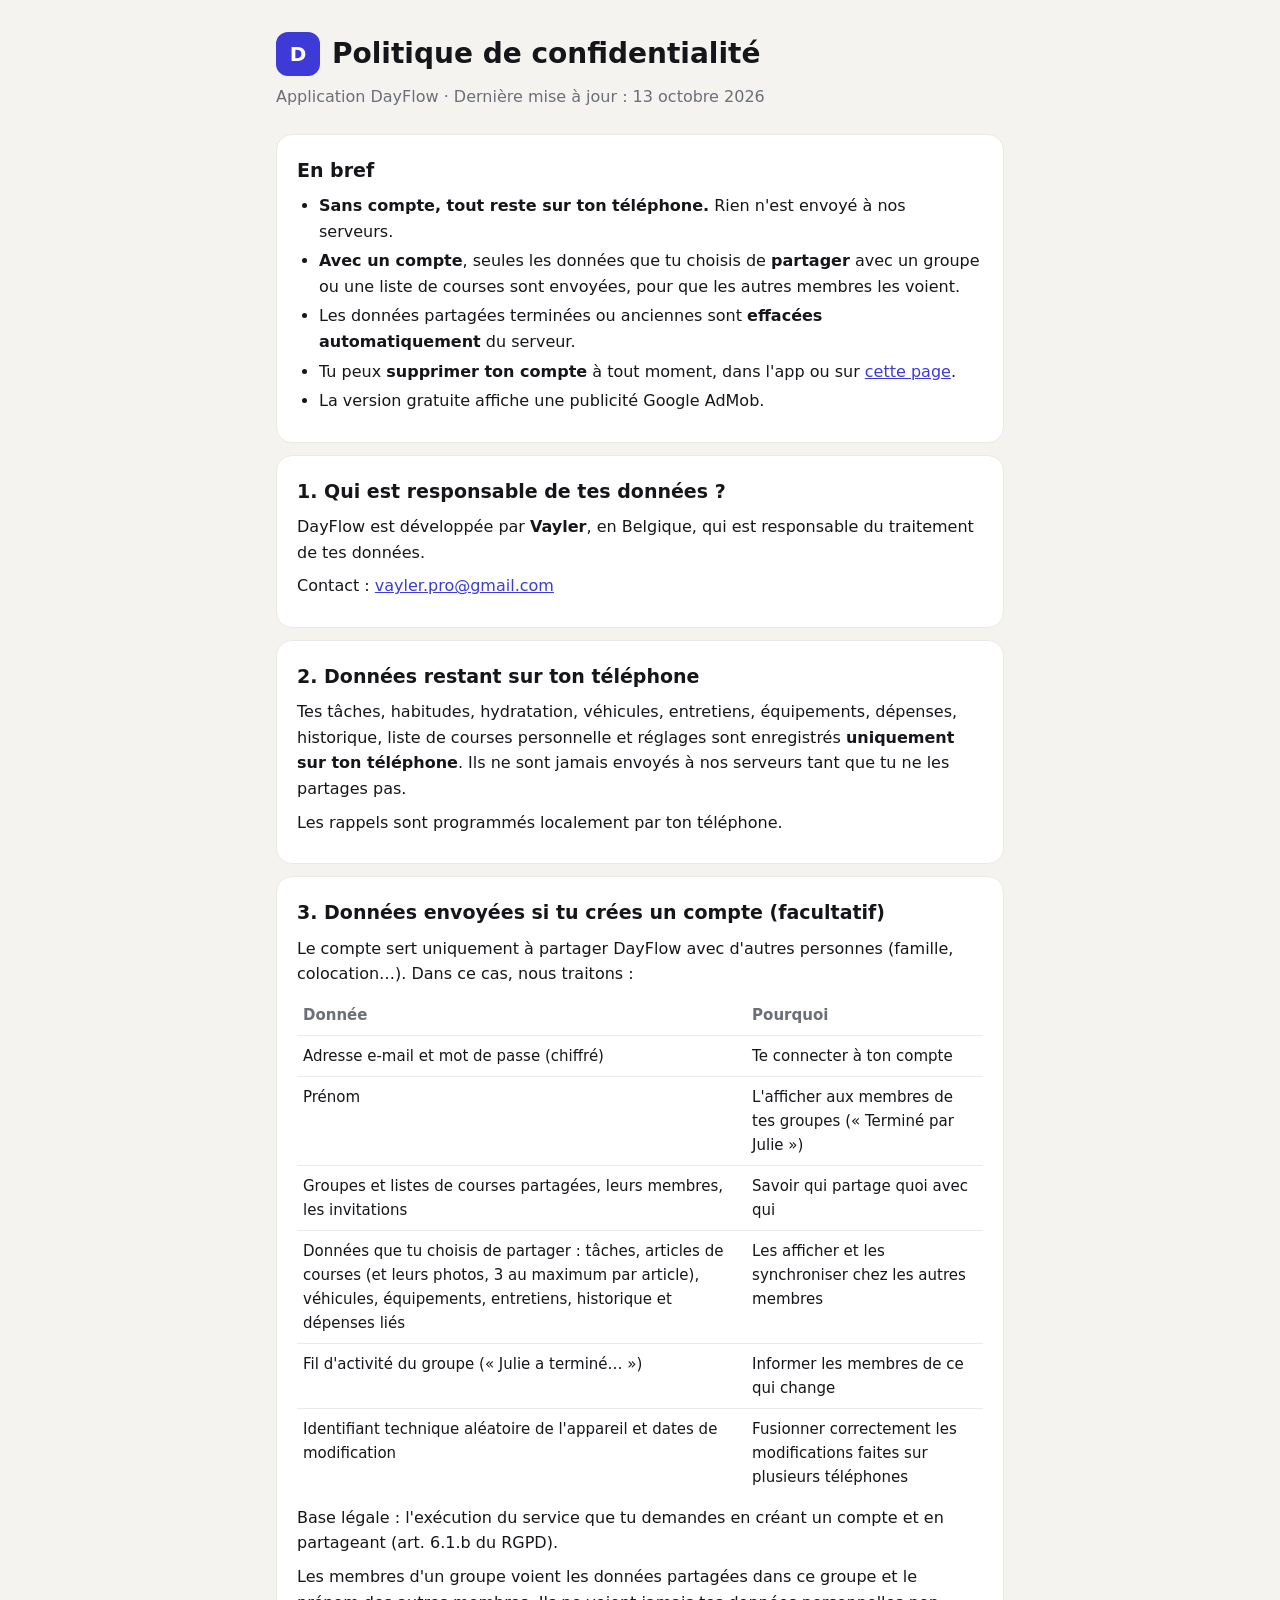
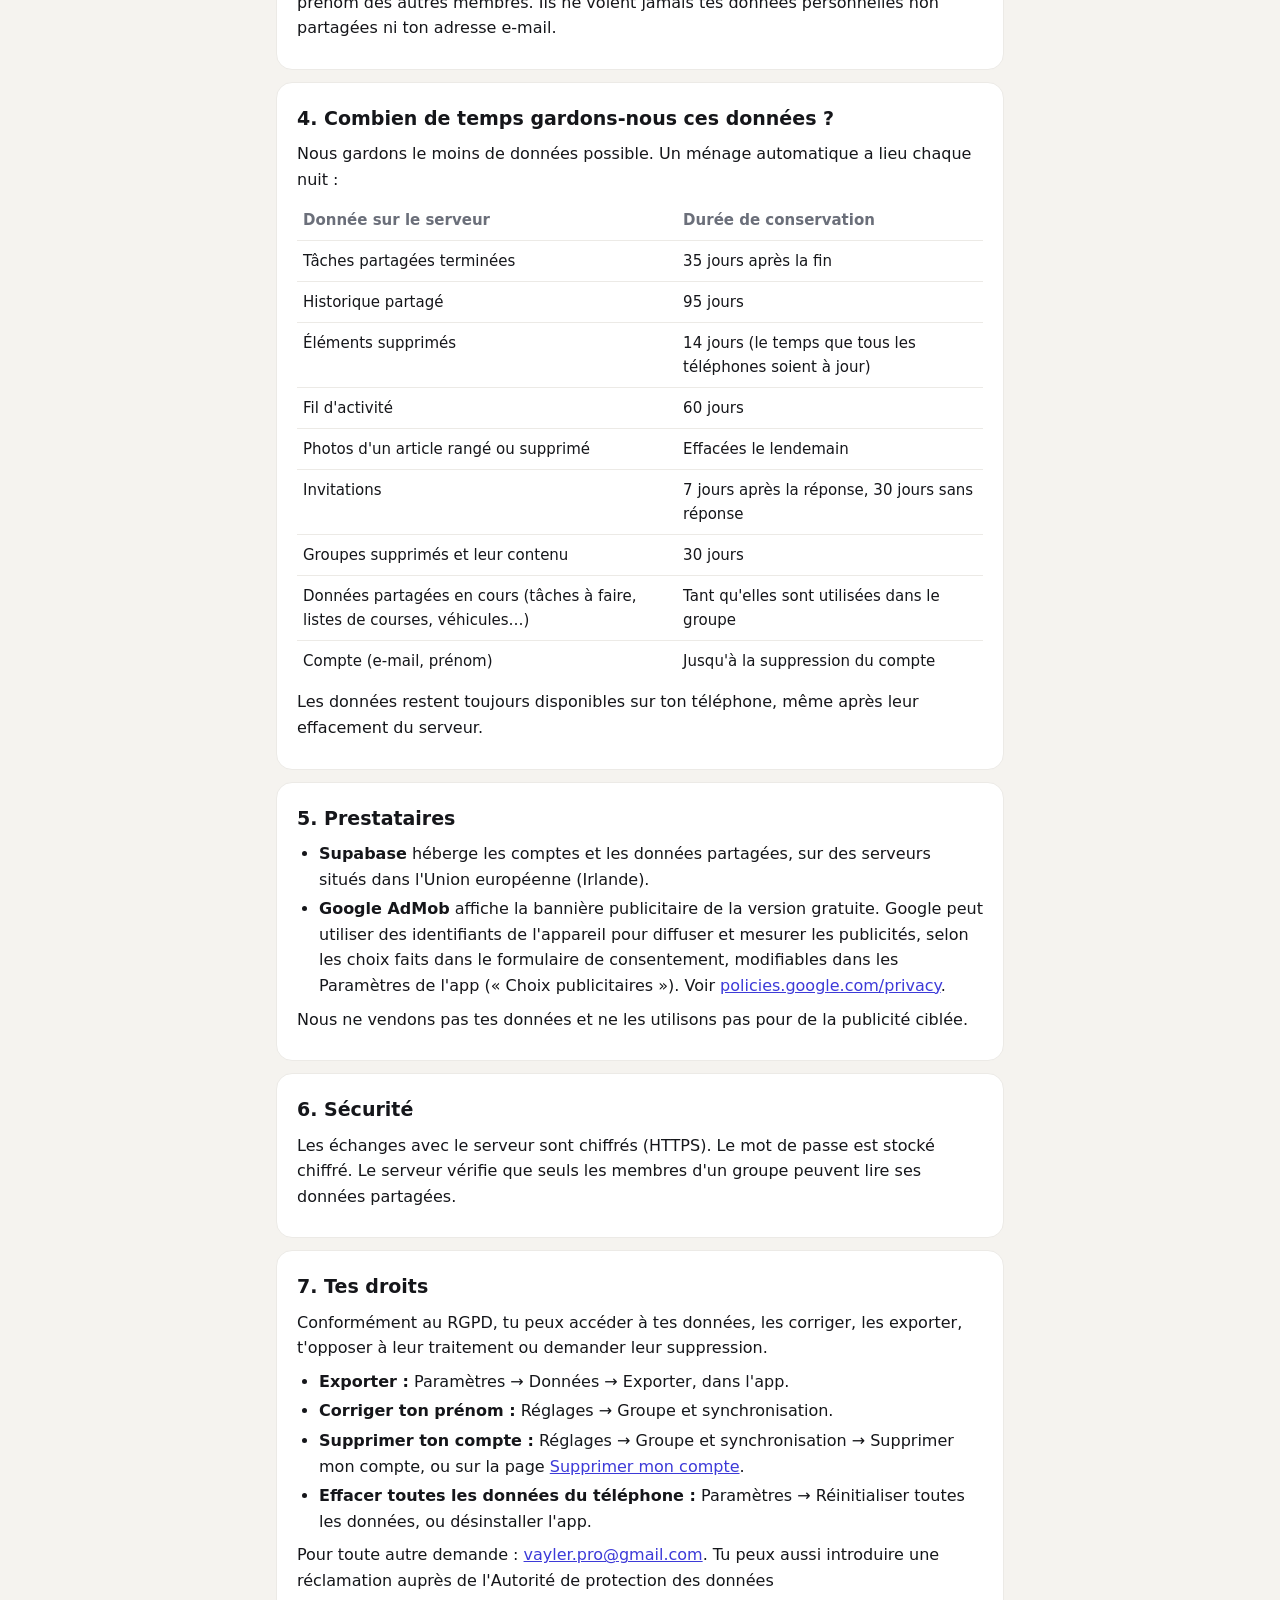
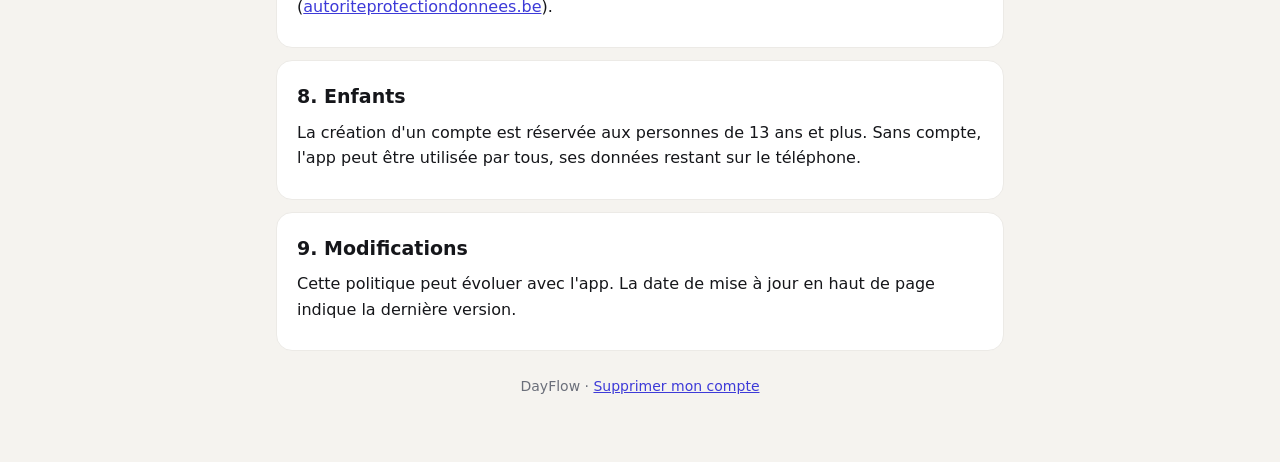
==== index.html @ 867892ae "Pages DayFlow : confidentialité et suppression de compte Co-Authored-By: Claude Opus 5.5 <noreply@an" ====
<!doctype html>
<html lang="fr">
<head>
<meta charset="utf-8">
<meta name="viewport" content="width=device-width, initial-scale=1">
<title>DayFlow</title>
<meta http-equiv="refresh" content="0; url=confidentialite.html">
<link rel="stylesheet" href="style.css">
</head>
<body>
<main>
<h1>DayFlow</h1>
<p><a href="confidentialite.html">Politique de confidentialité</a> · <a href="suppression-compte.html">Supprimer mon compte</a></p>
</main>
</body>
</html>
---- style.css ----
:root{--bg:#F5F3EF;--card:#fff;--text:#15161A;--muted:#6B6F7A;--line:#ECEAE6;--accent:#3D3AD8;--danger:#E5484D;--ok:#22A55B}
@media (prefers-color-scheme:dark){:root{--bg:#16171B;--card:#22242A;--text:#F1F1F4;--muted:#9A9EAA;--line:#2E3037;--accent:#8C8AF5;--danger:#FF6B70;--ok:#4CC97E}}
*{box-sizing:border-box}
body{margin:0;background:var(--bg);color:var(--text);font:16px/1.6 system-ui,-apple-system,"Segoe UI",Roboto,sans-serif}
main{max-width:760px;margin:0 auto;padding:32px 16px 64px}
header{display:flex;align-items:center;gap:12px;margin-bottom:8px}
.logo{width:44px;height:44px;border-radius:12px;background:var(--accent);color:#fff;display:grid;place-items:center;font-weight:800;font-size:20px}
h1{font-size:28px;line-height:1.2;margin:0}
.sub{color:var(--muted);margin:4px 0 24px}
section{background:var(--card);border:1px solid var(--line);border-radius:16px;padding:20px;margin:12px 0}
h2{font-size:19px;margin:0 0 8px}
h3{font-size:16px;margin:16px 0 4px}
p{margin:8px 0}
ul{margin:8px 0;padding-left:22px}
li{margin:4px 0}
table{width:100%;border-collapse:collapse;font-size:15px}
th,td{text-align:left;padding:8px 6px;border-top:1px solid var(--line);vertical-align:top}
th{color:var(--muted);font-weight:600;border-top:none}
.table-wrap{overflow-x:auto}
a{color:var(--accent)}
.note{background:color-mix(in srgb,var(--accent) 10%,transparent);border-radius:12px;padding:12px 14px}
label{display:block;font-weight:600;margin:12px 0 4px}
input[type=email],input[type=password]{width:100%;padding:12px;border-radius:10px;border:1px solid var(--line);background:var(--bg);color:var(--text);font:inherit}
button{font:inherit;font-weight:600;border:0;border-radius:999px;padding:12px 20px;cursor:pointer;background:var(--accent);color:#fff;margin-top:16px}
button.danger{background:var(--danger)}
button.ghost{background:transparent;color:var(--accent);border:1px solid var(--line)}
button:disabled{opacity:.5;cursor:default}
.check{display:flex;gap:10px;align-items:flex-start;font-weight:400;margin-top:16px}
.check input{margin-top:5px}
.msg{margin-top:12px;font-weight:600}
.msg.err{color:var(--danger)}.msg.ok{color:var(--ok)}
.hidden{display:none}
footer{color:var(--muted);font-size:14px;margin-top:24px;text-align:center}
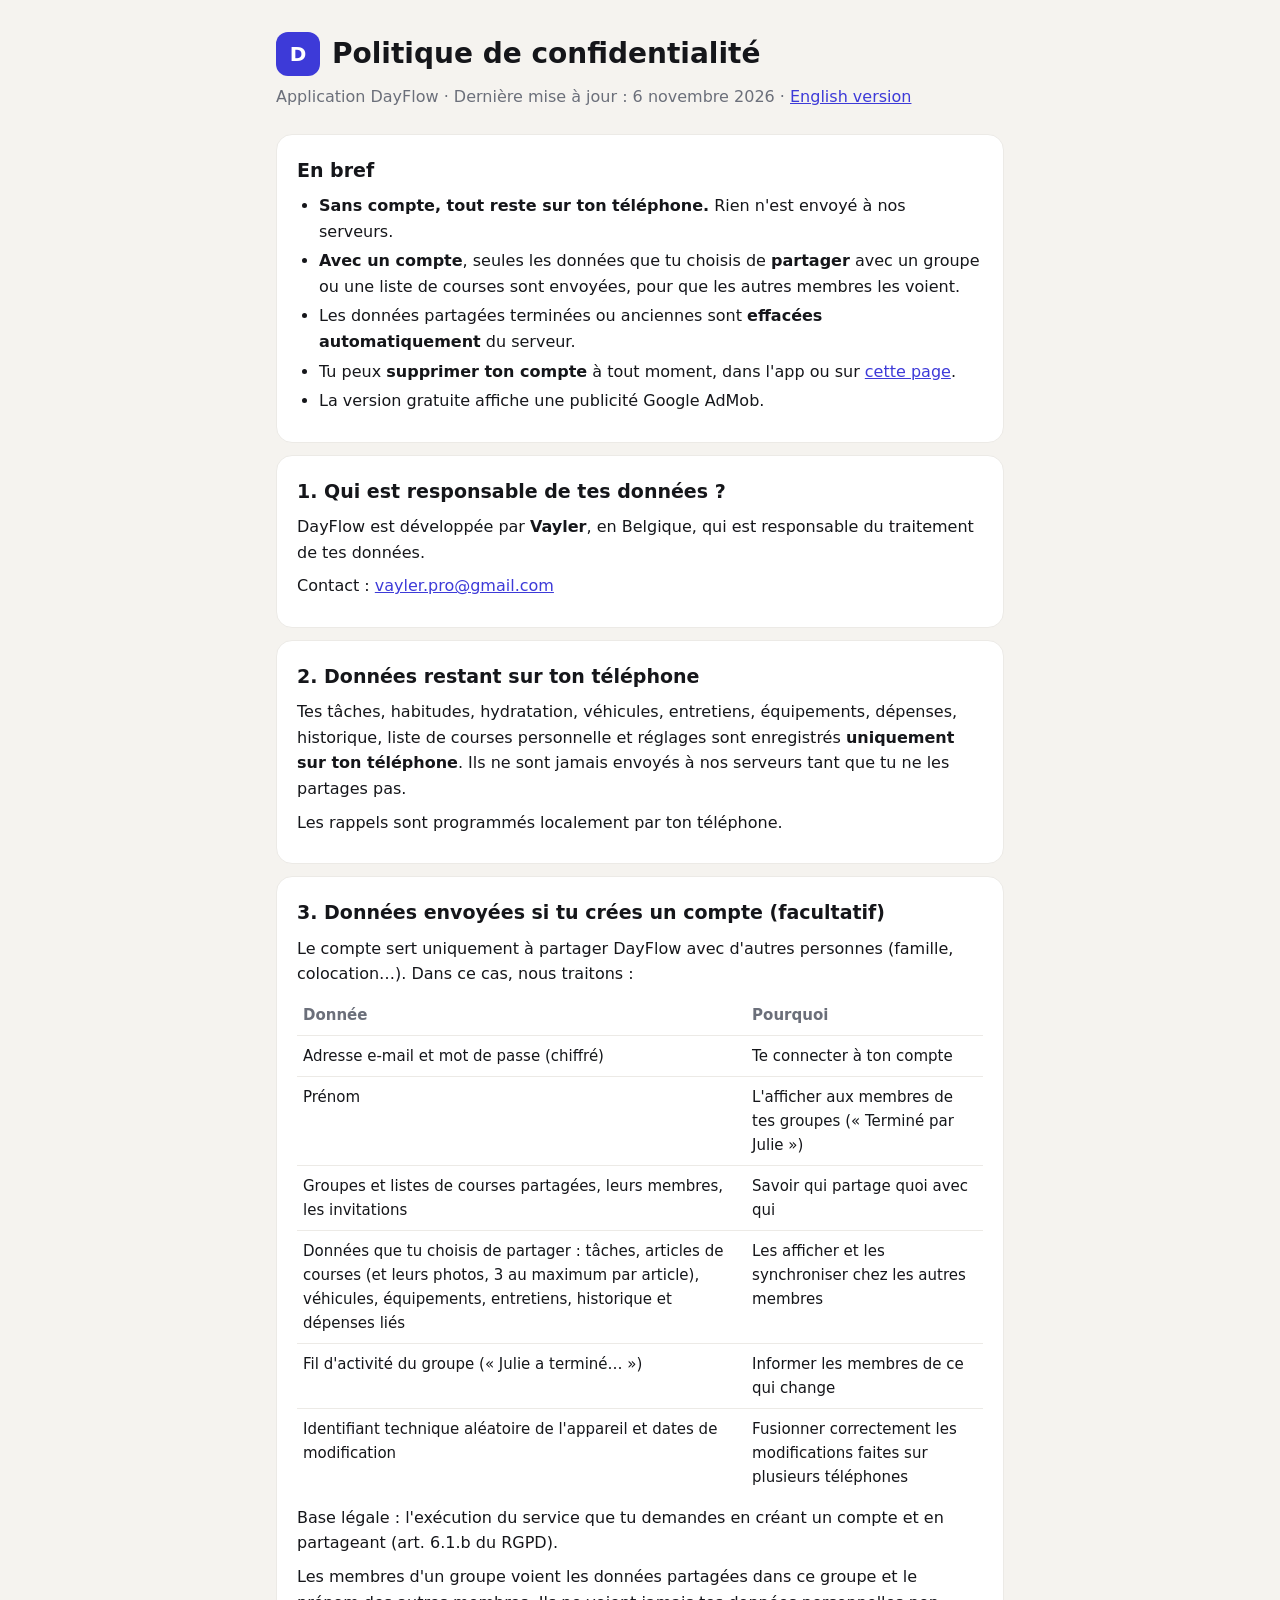
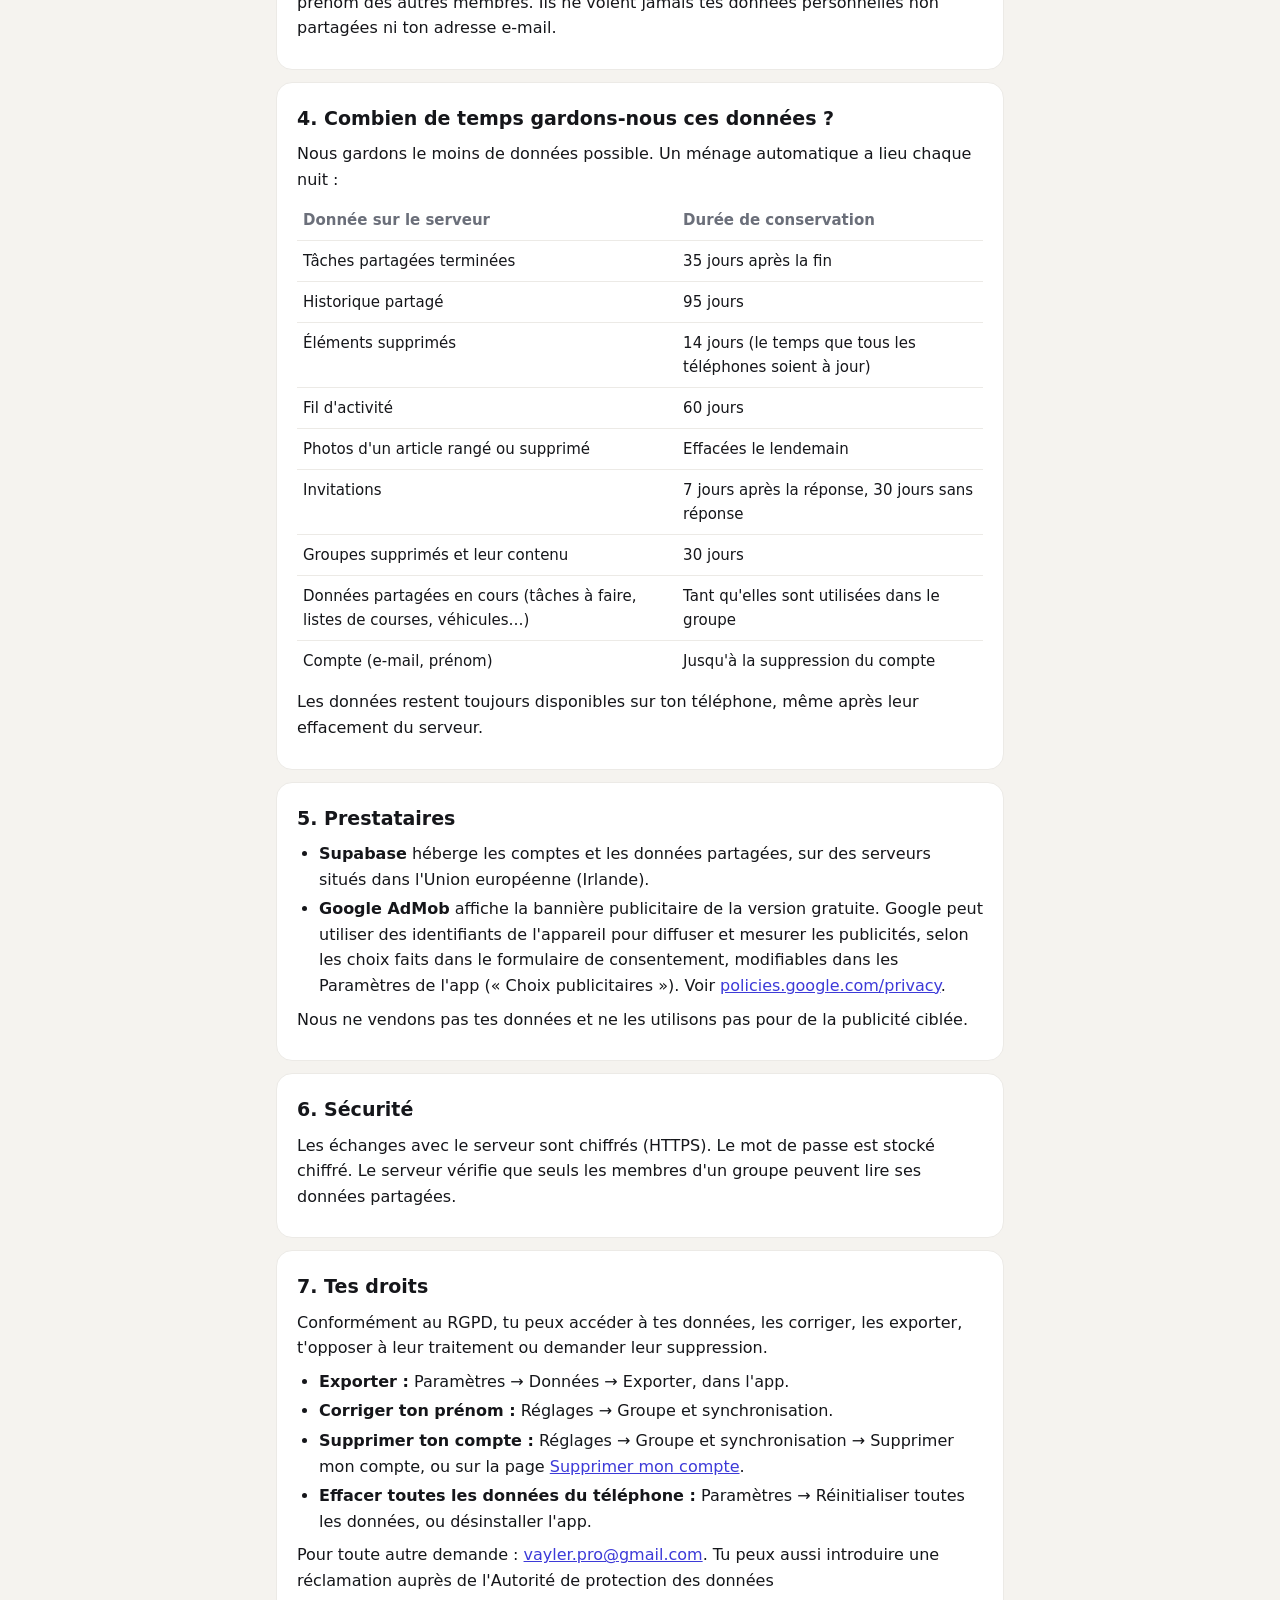
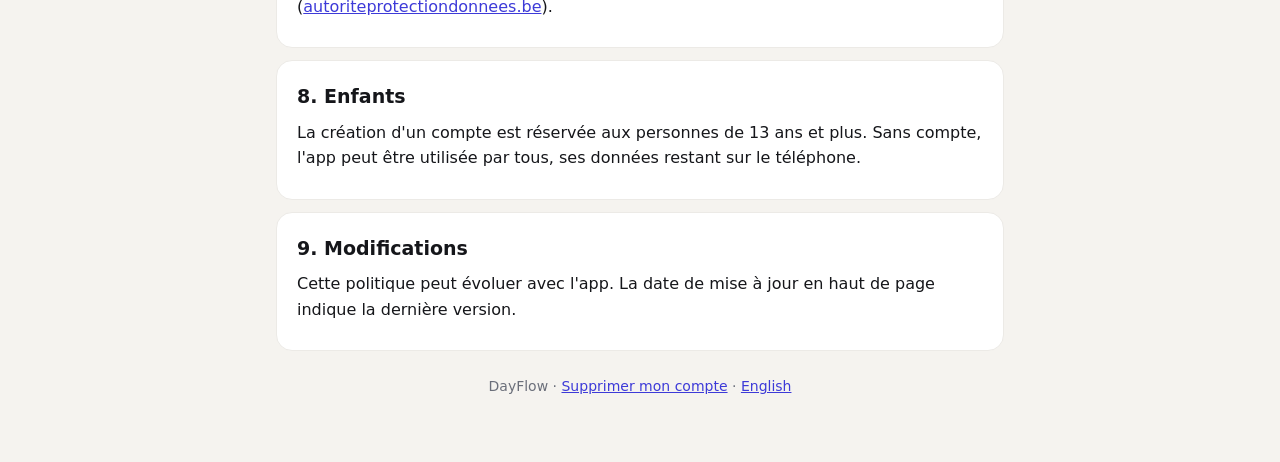
==== commit 424be1fe: "Pages en anglais (privacy, delete-account) et liens entre langues Co-Authored-By: Claude Opus 5.5 <n" ====
--- a/index.html
+++ b/index.html
@@ -11,6 +11,7 @@
 <main>
 <h1>DayFlow</h1>
 <p><a href="confidentialite.html">Politique de confidentialité</a> · <a href="suppression-compte.html">Supprimer mon compte</a></p>
+<p><a href="privacy.html">Privacy policy</a> · <a href="delete-account.html">Delete my account</a></p>
 </main>
 </body>
 </html>
